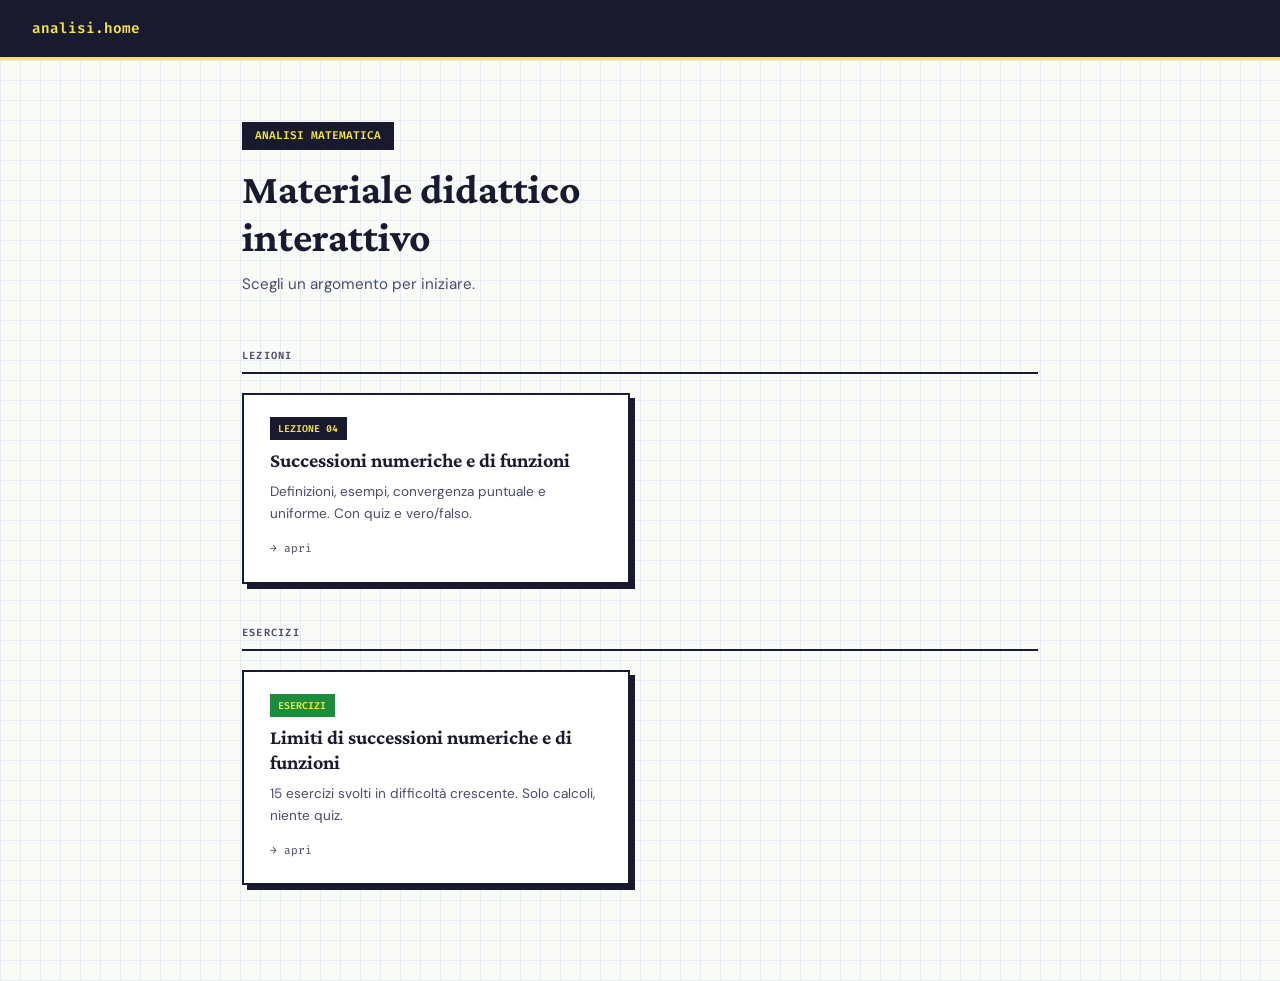
==== home.html @ c4e32ee3 "Add files via upload" ====
<!DOCTYPE html>
<html lang="it">
<head>
<meta charset="UTF-8">
<meta name="viewport" content="width=device-width, initial-scale=1.0">
<title>Analisi — Home</title>
<link href="https://fonts.googleapis.com/css2?family=Crimson+Pro:ital,wght@0,400;0,600;0,700;1,400&family=DM+Sans:wght@300;400;500;600&family=Fira+Code:wght@400;500;600&display=swap" rel="stylesheet">
<style>
:root{--bg:#fafaf7;--ink:#1a1a2e;--ink-soft:#4a4a6a;--yellow:#f5e642;--shadow:5px 5px 0 #1a1a2e;}
*,*::before,*::after{box-sizing:border-box;margin:0;padding:0;}
html{scroll-behavior:smooth;}
body{
  font-family:'DM Sans',sans-serif;font-size:16px;line-height:1.8;color:var(--ink);background:#fafaf7;
  background-image:linear-gradient(#e4eef6 1px,transparent 1px),linear-gradient(90deg,#e4eef6 1px,transparent 1px),linear-gradient(#c8d8e8 1px,transparent 1px),linear-gradient(90deg,#c8d8e8 1px,transparent 1px);
  background-size:20px 20px,20px 20px,100px 100px,100px 100px;
  min-height:100vh;
}
nav{
  position:fixed;top:0;left:0;right:0;height:60px;
  background:var(--ink);display:flex;align-items:center;
  z-index:1000;border-bottom:3px solid var(--yellow);padding:0 2rem;
}
.nav-logo{font-family:'Fira Code',monospace;font-weight:600;color:var(--yellow);font-size:.9rem;}

.home-wrap{
  max-width:860px;margin:0 auto;padding:120px 2rem 6rem;
}

.home-header{
  margin-bottom:3rem;
}
.home-label{
  font-family:'Fira Code',monospace;font-size:.7rem;font-weight:600;
  background:var(--ink);color:var(--yellow);padding:.25rem .8rem;
  display:inline-block;margin-bottom:1rem;
}
.home-title{
  font-family:'Crimson Pro',serif;font-size:2.6rem;font-weight:700;line-height:1.15;
  margin-bottom:.6rem;
}
.home-sub{
  font-size:.95rem;color:var(--ink-soft);
}

.cards-label{
  font-family:'Fira Code',monospace;font-size:.65rem;font-weight:600;
  letter-spacing:.12em;color:var(--ink-soft);
  margin-bottom:1.2rem;border-bottom:2px solid var(--ink);padding-bottom:.4rem;
}

.cards{
  display:grid;
  grid-template-columns:repeat(auto-fill, minmax(260px, 1fr));
  gap:1.2rem;
}

.card{
  background:white;
  border:2px solid var(--ink);
  box-shadow:var(--shadow);
  padding:1.4rem 1.6rem;
  cursor:pointer;
  text-decoration:none;
  color:var(--ink);
  display:flex;flex-direction:column;gap:.5rem;
  transition:transform .12s, box-shadow .12s;
}
.card:hover{
  transform:translate(-2px,-2px);
  box-shadow:7px 7px 0 var(--ink);
}
.card-tag{
  font-family:'Fira Code',monospace;font-size:.62rem;font-weight:600;
  background:var(--ink);color:var(--yellow);
  padding:.15rem .55rem;align-self:flex-start;
}
.card-tag.green{background:#1a8c3a;}
.card-tag.blue{background:#1a5fc8;}
.card-tag.red{background:#c8221a;}
.card-title{
  font-family:'Crimson Pro',serif;font-size:1.25rem;font-weight:700;line-height:1.25;
}
.card-desc{
  font-size:.85rem;color:var(--ink-soft);line-height:1.6;
}
.card-arrow{
  font-family:'Fira Code',monospace;font-size:.7rem;color:var(--ink-soft);
  margin-top:.4rem;
}
</style>
</head>
<body>

<nav>
  <span class="nav-logo">analisi.home</span>
</nav>

<div class="home-wrap">

  <div class="home-header">
    <div class="home-label">ANALISI MATEMATICA</div>
    <div class="home-title">Materiale didattico<br>interattivo</div>
    <div class="home-sub">Scegli un argomento per iniziare.</div>
  </div>

  <div class="cards-label">LEZIONI</div>
  <div class="cards" id="lezioni">

    <a class="card" href="index.html?data=successioni">
      <span class="card-tag">LEZIONE 04</span>
      <div class="card-title">Successioni numeriche e di funzioni</div>
      <div class="card-desc">Definizioni, esempi, convergenza puntuale e uniforme. Con quiz e vero/falso.</div>
      <div class="card-arrow">→ apri</div>
    </a>

  </div>

  <div class="cards-label" style="margin-top:2.5rem">ESERCIZI</div>
  <div class="cards" id="esercizi">

    <a class="card" href="index.html?data=esercizi_limiti">
      <span class="card-tag green">ESERCIZI</span>
      <div class="card-title">Limiti di successioni numeriche e di funzioni</div>
      <div class="card-desc">15 esercizi svolti in difficoltà crescente. Solo calcoli, niente quiz.</div>
      <div class="card-arrow">→ apri</div>
    </a>

  </div>

</div>

</body>
</html>
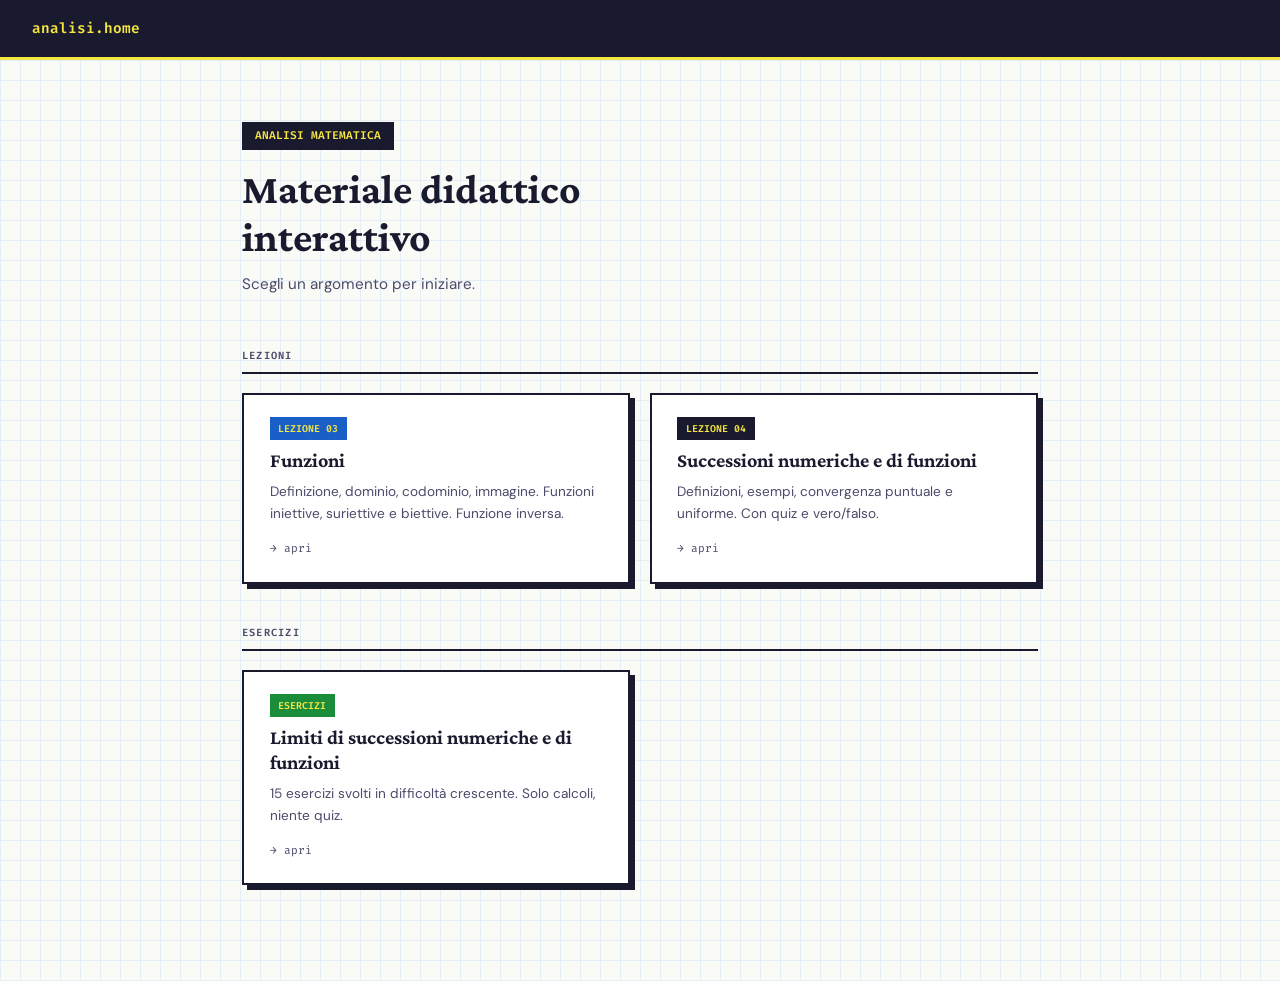
==== commit b043f55e: "Update lesson links and content in home.html" ====
--- a/home.html
+++ b/home.html
@@ -106,7 +106,14 @@
   <div class="cards-label">LEZIONI</div>
   <div class="cards" id="lezioni">
 
-    <a class="card" href="index.html?data=successioni">
+    <a class="card" href="index.html?data=funzioni">
+      <span class="card-tag blue">LEZIONE 03</span>
+      <div class="card-title">Funzioni</div>
+      <div class="card-desc">Definizione, dominio, codominio, immagine. Funzioni iniettive, suriettive e biettive. Funzione inversa.</div>
+      <div class="card-arrow">→ apri</div>
+    </a>
+
+        <a class="card" href="index.html?data=successioni">
       <span class="card-tag">LEZIONE 04</span>
       <div class="card-title">Successioni numeriche e di funzioni</div>
       <div class="card-desc">Definizioni, esempi, convergenza puntuale e uniforme. Con quiz e vero/falso.</div>
